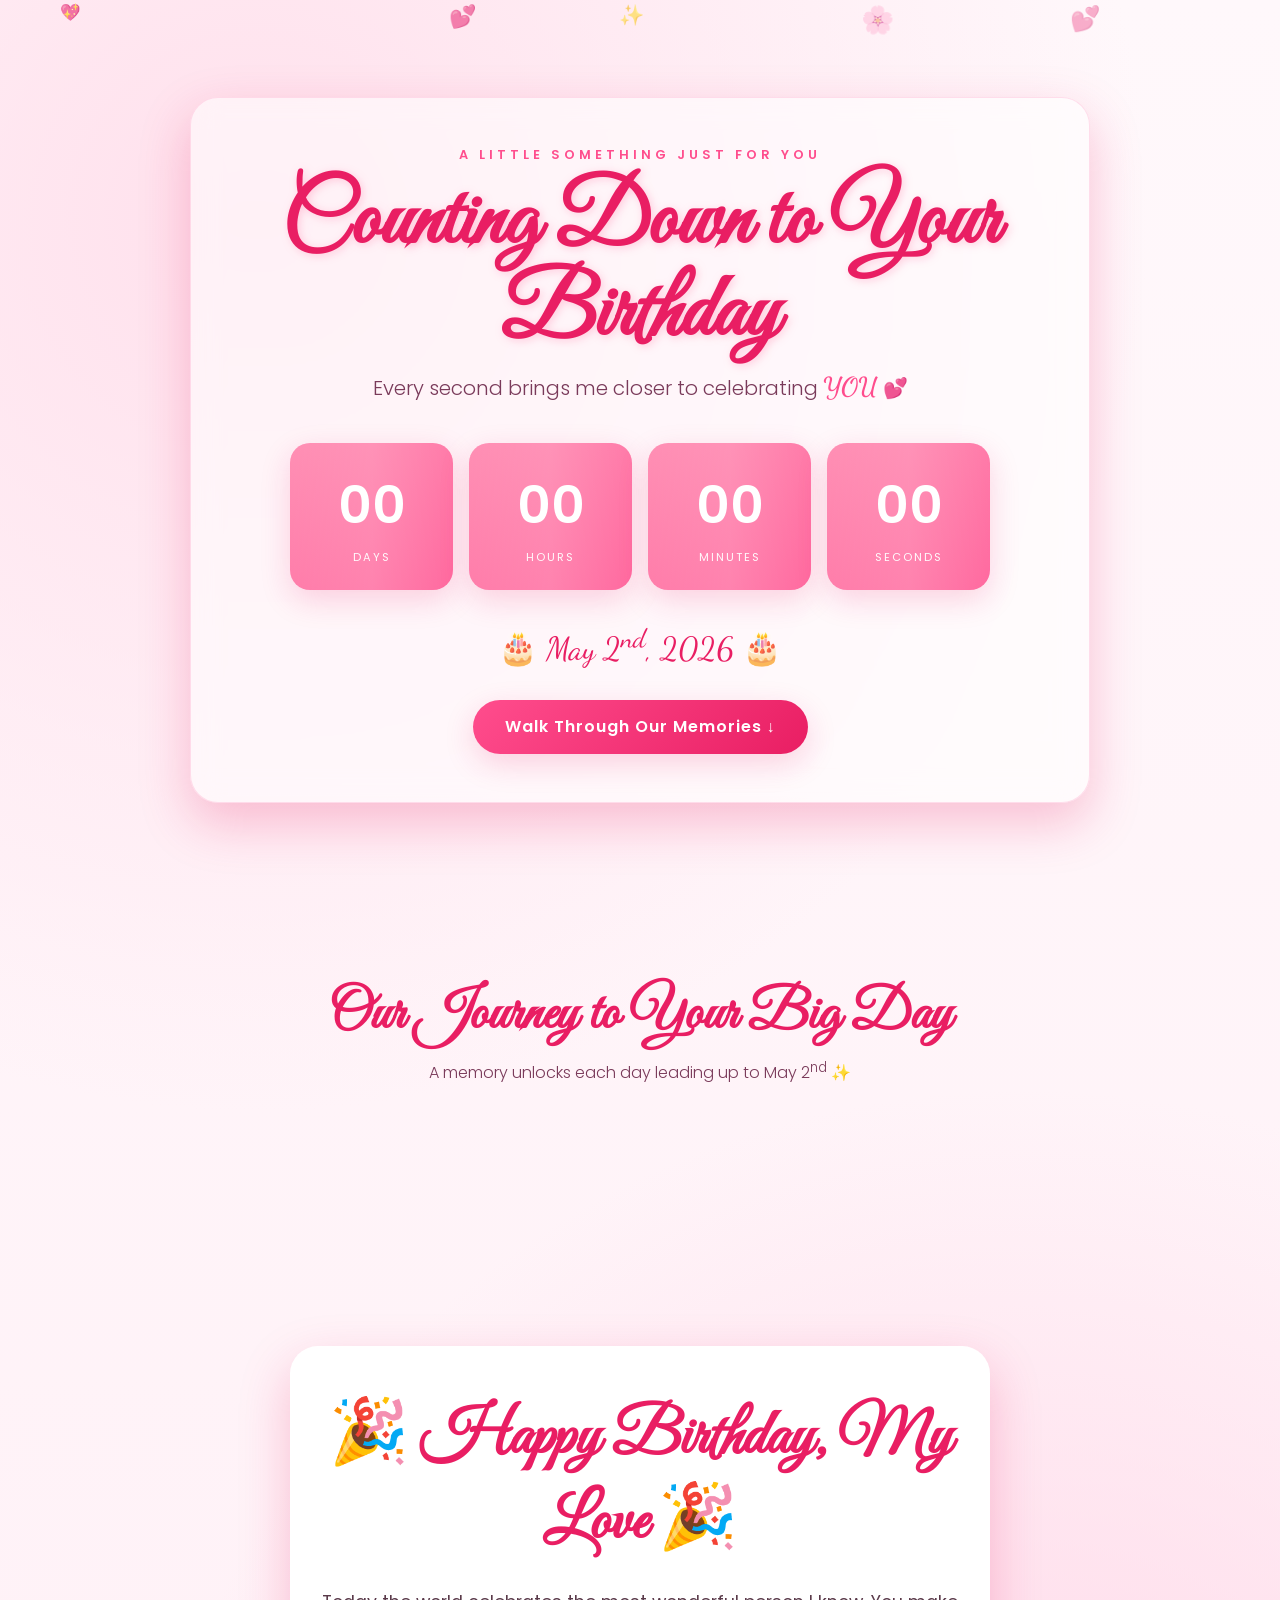
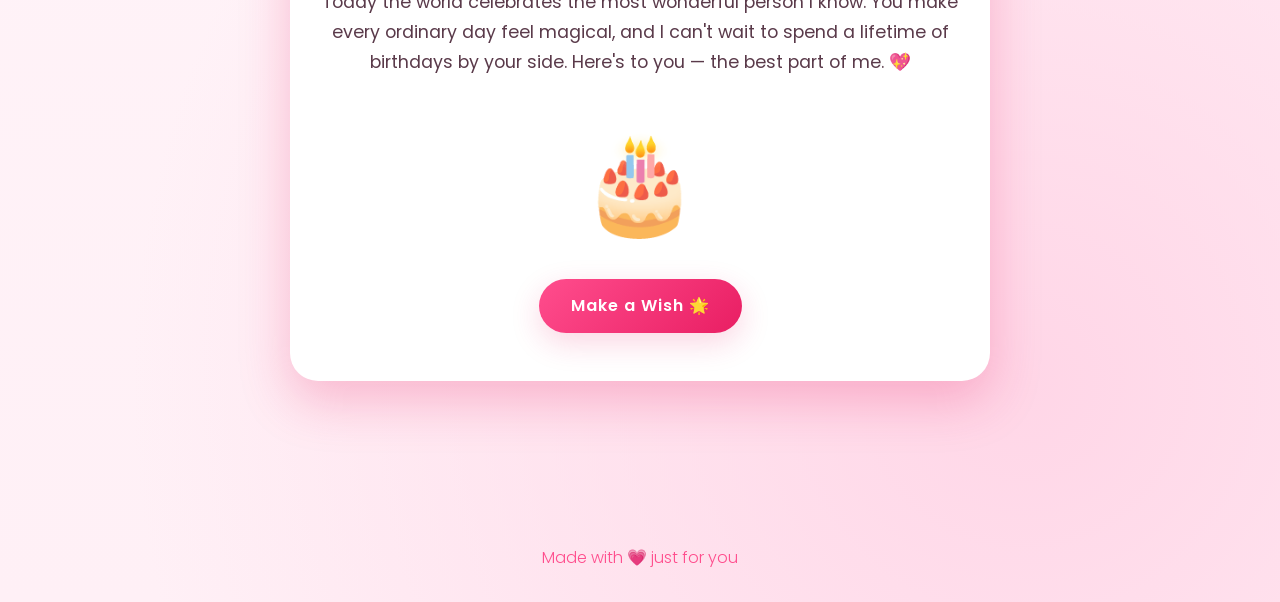
==== index.html @ 40f3c053 "Add files via upload Correct files in folder" ====
<!DOCTYPE html>
<html lang="en">
<head>
  <meta charset="UTF-8" />
  <meta name="viewport" content="width=device-width, initial-scale=1.0" />
  <title>Counting Down to Your Special Day 💖</title>
  <link href="https://fonts.googleapis.com/css2?family=Dancing+Script:wght@600;700&family=Poppins:wght@300;400;600&family=Great+Vibes&display=swap" rel="stylesheet">
  <link rel="stylesheet" href="styles.css" />
</head>
<body>
  <!-- Floating hearts background -->
  <div class="hearts-bg" id="heartsBg" aria-hidden="true"></div>

  <!-- Hero / Countdown Section -->
  <header class="hero" id="heroSection">
    <div class="hero-inner">
      <p class="eyebrow">A little something just for you</p>
      <h1 class="hero-title">Counting Down to Your Birthday</h1>
      <p class="hero-sub">Every second brings me closer to celebrating <span class="accent">YOU</span> 💕</p>

      <div class="countdown" id="countdown" role="timer" aria-live="polite">
        <div class="time-box"><span id="days">00</span><label>Days</label></div>
        <div class="time-box"><span id="hours">00</span><label>Hours</label></div>
        <div class="time-box"><span id="minutes">00</span><label>Minutes</label></div>
        <div class="time-box"><span id="seconds">00</span><label>Seconds</label></div>
      </div>

      <p class="target-date">🎂 May 2<sup>nd</sup>, 2026 🎂</p>

      <a href="#timeline" class="cta">Walk Through Our Memories ↓</a>
    </div>
  </header>

  <!-- Memory Timeline Section -->
  <section class="timeline-section" id="timeline">
    <h2 class="section-title">Our Journey to Your Big Day</h2>
    <p class="section-sub">A memory unlocks each day leading up to May 2<sup>nd</sup> ✨</p>
    <div class="timeline" id="timelineContainer"></div>
  </section>

  <!-- Birthday Reveal (shows when countdown hits 0) -->
  <section class="reveal hidden" id="revealSection">
    <div class="reveal-card">
      <h2 class="reveal-title">🎉 Happy Birthday, My Love 🎉</h2>
      <p class="reveal-message">
        Today the world celebrates the most wonderful person I know.
        You make every ordinary day feel magical, and I can't wait to spend
        a lifetime of birthdays by your side. Here's to you — the best part of me. 💖
      </p>
      <div class="cake">🎂</div>
      <button class="cta" id="celebrateBtn">Make a Wish 🌟</button>
    </div>
  </section>

  <footer class="footer">
    <p>Made with 💗 just for you</p>
  </footer>

  <!-- Confetti canvas -->
  <canvas id="confettiCanvas"></canvas>

  <script src="memories.js"></script>
  <script src="script.js"></script>
</body>
</html>
---- styles.css ----
/* ============================================
   Birthday Countdown — Romantic Pink Theme
   ============================================ */

:root {
  --pink-50:  #fff0f6;
  --pink-100: #ffe0ec;
  --pink-200: #ffc2d9;
  --pink-300: #ff9ec0;
  --pink-400: #ff7aa6;
  --pink-500: #ff4d8d;
  --rose:     #e91e63;
  --blush:    #ffd6e7;
  --cream:    #fff8fb;
  --gold:     #ffd700;
  --plum:     #5a1a3b;
  --shadow:   0 10px 30px rgba(233, 30, 99, 0.18);
  --shadow-lg:0 20px 50px rgba(233, 30, 99, 0.25);
}

* { box-sizing: border-box; margin: 0; padding: 0; }

html { scroll-behavior: smooth; }

body {
  font-family: 'Poppins', sans-serif;
  background:
    radial-gradient(circle at 20% 10%, var(--pink-100) 0%, transparent 40%),
    radial-gradient(circle at 80% 90%, var(--blush) 0%, transparent 40%),
    linear-gradient(180deg, var(--cream) 0%, var(--pink-50) 100%);
  color: var(--plum);
  min-height: 100vh;
  overflow-x: hidden;
}

/* -------- Floating Hearts Background -------- */
.hearts-bg {
  position: fixed;
  inset: 0;
  pointer-events: none;
  z-index: 0;
  overflow: hidden;
}
.heart {
  position: absolute;
  font-size: 1.5rem;
  opacity: 0.6;
  animation: floatUp linear infinite;
  user-select: none;
}
@keyframes floatUp {
  0%   { transform: translateY(100vh) rotate(0deg); opacity: 0; }
  10%  { opacity: 0.7; }
  90%  { opacity: 0.7; }
  100% { transform: translateY(-15vh) rotate(360deg); opacity: 0; }
}

/* -------- Hero / Countdown -------- */
.hero {
  position: relative;
  min-height: 100vh;
  display: grid;
  place-items: center;
  text-align: center;
  padding: 2rem 1.5rem;
  z-index: 1;
}
.hero-inner {
  max-width: 900px;
  width: 100%;
  background: rgba(255, 255, 255, 0.55);
  backdrop-filter: blur(14px);
  -webkit-backdrop-filter: blur(14px);
  border: 1px solid rgba(255, 192, 217, 0.5);
  border-radius: 28px;
  padding: 3rem 2rem;
  box-shadow: var(--shadow-lg);
  animation: fadeUp 1s ease;
}
@keyframes fadeUp {
  from { opacity: 0; transform: translateY(30px); }
  to   { opacity: 1; transform: translateY(0); }
}

.eyebrow {
  letter-spacing: 4px;
  text-transform: uppercase;
  font-size: 0.8rem;
  color: var(--pink-500);
  font-weight: 600;
  margin-bottom: 0.8rem;
}

.hero-title {
  font-family: 'Great Vibes', cursive;
  font-size: clamp(2.8rem, 7vw, 5.5rem);
  color: var(--rose);
  text-shadow: 2px 2px 8px rgba(255, 122, 166, 0.35);
  line-height: 1.05;
  margin-bottom: 0.6rem;
}

.hero-sub {
  font-size: clamp(1rem, 2vw, 1.25rem);
  color: #7a3a5a;
  margin-bottom: 2.5rem;
  font-weight: 300;
}
.accent {
  font-family: 'Dancing Script', cursive;
  color: var(--pink-500);
  font-weight: 700;
  font-size: 1.3em;
}

/* Countdown boxes */
.countdown {
  display: grid;
  grid-template-columns: repeat(4, 1fr);
  gap: 1rem;
  max-width: 700px;
  margin: 0 auto 2rem;
}
.time-box {
  background: linear-gradient(135deg, var(--pink-400), var(--pink-500));
  color: white;
  border-radius: 20px;
  padding: 1.5rem 0.5rem;
  box-shadow: var(--shadow);
  position: relative;
  overflow: hidden;
  transition: transform 0.3s ease;
}
.time-box::before {
  content: '';
  position: absolute;
  top: -50%; left: -50%;
  width: 200%; height: 200%;
  background: linear-gradient(45deg, transparent, rgba(255,255,255,0.25), transparent);
  transform: rotate(45deg);
  animation: shine 4s infinite;
}
@keyframes shine {
  0%   { transform: translate(-100%, -100%) rotate(45deg); }
  100% { transform: translate(100%, 100%) rotate(45deg); }
}
.time-box:hover { transform: translateY(-6px) scale(1.03); }
.time-box span {
  display: block;
  font-size: clamp(2rem, 5vw, 3.2rem);
  font-weight: 600;
  font-variant-numeric: tabular-nums;
  position: relative;
  z-index: 1;
}
.time-box label {
  display: block;
  text-transform: uppercase;
  letter-spacing: 2px;
  font-size: 0.7rem;
  opacity: 0.95;
  margin-top: 0.3rem;
  position: relative;
  z-index: 1;
}

.target-date {
  font-family: 'Dancing Script', cursive;
  font-size: clamp(1.5rem, 3vw, 2rem);
  color: var(--rose);
  margin-bottom: 2rem;
}

.cta {
  display: inline-block;
  background: linear-gradient(135deg, var(--pink-500), var(--rose));
  color: white;
  padding: 0.9rem 2rem;
  border-radius: 50px;
  text-decoration: none;
  font-weight: 600;
  letter-spacing: 1px;
  border: none;
  cursor: pointer;
  font-size: 1rem;
  font-family: inherit;
  box-shadow: var(--shadow);
  transition: transform 0.3s, box-shadow 0.3s;
}
.cta:hover {
  transform: translateY(-3px);
  box-shadow: var(--shadow-lg);
}

/* -------- Timeline -------- */
.timeline-section {
  padding: 5rem 1.5rem;
  position: relative;
  z-index: 1;
}
.section-title {
  font-family: 'Great Vibes', cursive;
  font-size: clamp(2.2rem, 5vw, 3.5rem);
  text-align: center;
  color: var(--rose);
  margin-bottom: 0.5rem;
}
.section-sub {
  text-align: center;
  color: #7a3a5a;
  margin-bottom: 3rem;
  font-weight: 300;
}

.timeline {
  position: relative;
  max-width: 1000px;
  margin: 0 auto;
}
.timeline::before {
  content: '';
  position: absolute;
  left: 50%;
  top: 0; bottom: 0;
  width: 3px;
  background: linear-gradient(180deg, var(--pink-300), var(--pink-500), var(--pink-300));
  transform: translateX(-50%);
  border-radius: 3px;
}

.memory-card {
  position: relative;
  width: 45%;
  background: white;
  border-radius: 20px;
  padding: 1.5rem;
  margin-bottom: 2.5rem;
  box-shadow: var(--shadow);
  opacity: 0;
  transform: translateY(40px);
  transition: opacity 0.8s ease, transform 0.8s ease;
}
.memory-card.visible { opacity: 1; transform: translateY(0); }
.memory-card.left  { margin-right: auto; }
.memory-card.right { margin-left: auto; }

.memory-card::after {
  content: '💗';
  position: absolute;
  top: 1.5rem;
  width: 36px; height: 36px;
  background: white;
  border: 3px solid var(--pink-500);
  border-radius: 50%;
  display: grid;
  place-items: center;
  font-size: 0.9rem;
  box-shadow: var(--shadow);
}
.memory-card.left::after  { right: -57px; }
.memory-card.right::after { left:  -57px; }

.memory-card.locked {
  background: linear-gradient(135deg, #fdf2f7, #fce4ec);
  filter: grayscale(0.2);
}
.memory-card.locked .memory-img,
.memory-card.locked .memory-title,
.memory-card.locked .memory-text { visibility: hidden; }
.memory-card.locked::before {
  content: '🔒 Unlocks ' attr(data-unlock);
  position: absolute;
  inset: 0;
  display: grid;
  place-items: center;
  background: rgba(255, 240, 246, 0.85);
  border-radius: 20px;
  font-weight: 600;
  color: var(--rose);
  font-size: 0.95rem;
  z-index: 2;
}

.memory-date {
  display: inline-block;
  background: linear-gradient(135deg, var(--pink-400), var(--pink-500));
  color: white;
  padding: 0.3rem 0.9rem;
  border-radius: 50px;
  font-size: 0.8rem;
  font-weight: 600;
  letter-spacing: 1px;
  margin-bottom: 0.8rem;
}
.memory-img {
  width: 100%;
  aspect-ratio: 4 / 3;
  object-fit: cover;
  border-radius: 14px;
  margin-bottom: 1rem;
  background: linear-gradient(135deg, var(--pink-100), var(--pink-200));
}
.memory-title {
  font-family: 'Dancing Script', cursive;
  font-size: 1.6rem;
  color: var(--rose);
  margin-bottom: 0.4rem;
}
.memory-text {
  color: #5a3a4a;
  line-height: 1.6;
  font-size: 0.95rem;
}

/* -------- Birthday Reveal -------- */
.reveal {
  min-height: 100vh;
  display: grid;
  place-items: center;
  padding: 3rem 1.5rem;
  position: relative;
  z-index: 2;
}
.reveal.hidden { display: none; }
.reveal-card {
  background: white;
  border-radius: 28px;
  padding: 3rem 2rem;
  max-width: 700px;
  text-align: center;
  box-shadow: var(--shadow-lg);
  animation: pop 0.8s ease;
}
@keyframes pop {
  0%   { transform: scale(0.7); opacity: 0; }
  60%  { transform: scale(1.05); }
  100% { transform: scale(1); opacity: 1; }
}
.reveal-title {
  font-family: 'Great Vibes', cursive;
  font-size: clamp(2.5rem, 6vw, 4rem);
  color: var(--rose);
  margin-bottom: 1.5rem;
}
.reveal-message {
  font-size: 1.1rem;
  color: #5a3a4a;
  line-height: 1.7;
  margin-bottom: 2rem;
}
.cake {
  font-size: 6rem;
  margin: 1rem 0 1.5rem;
  animation: bounce 2s infinite;
}
@keyframes bounce {
  0%, 100% { transform: translateY(0); }
  50%      { transform: translateY(-15px); }
}

/* -------- Footer -------- */
.footer {
  text-align: center;
  padding: 2rem;
  color: var(--pink-500);
  font-weight: 300;
  position: relative;
  z-index: 1;
}

/* -------- Confetti Canvas -------- */
#confettiCanvas {
  position: fixed;
  inset: 0;
  pointer-events: none;
  z-index: 999;
}

/* -------- Responsive -------- */
@media (max-width: 720px) {
  .countdown { grid-template-columns: repeat(2, 1fr); }
  .hero-inner { padding: 2rem 1.2rem; }

  .timeline::before { left: 20px; }
  .memory-card,
  .memory-card.left,
  .memory-card.right {
    width: calc(100% - 50px);
    margin-left: 50px;
    margin-right: 0;
  }
  .memory-card.left::after,
  .memory-card.right::after { left: -42px; right: auto; }
}
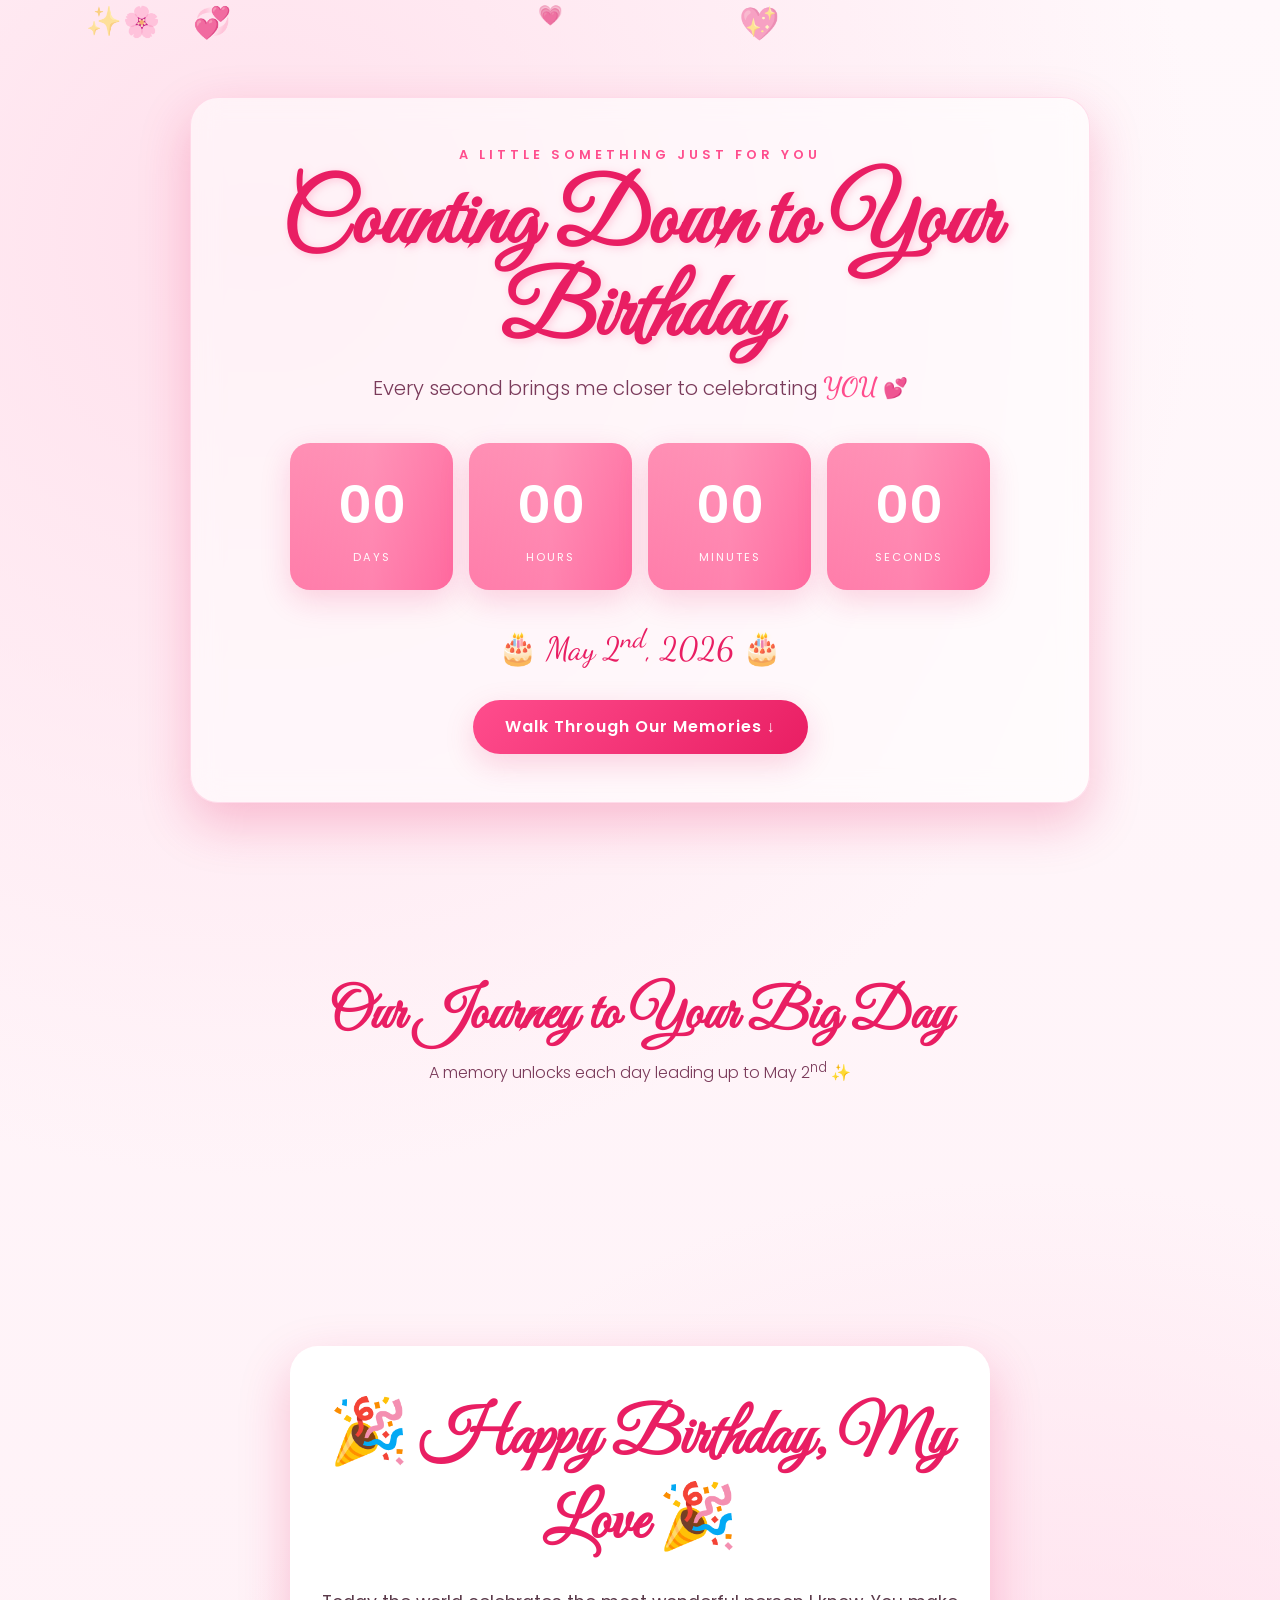
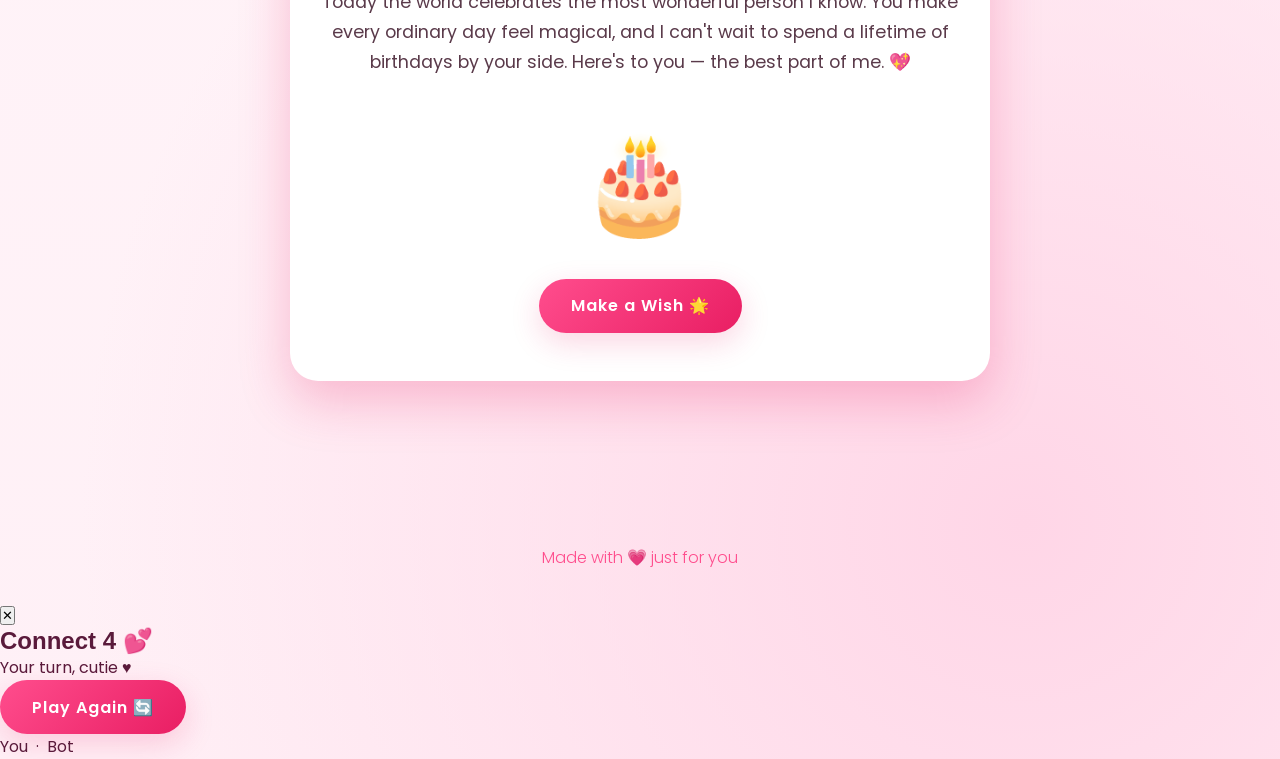
==== commit 9b73f223: "Add Connect 4 game modal to index.html" ====
--- a/index.html
+++ b/index.html
@@ -59,6 +59,23 @@
   <!-- Confetti canvas -->
   <canvas id="confettiCanvas"></canvas>
 
+  <!-- Connect 4 Game Modal -->
+  <div class="c4-modal hidden" id="c4Modal" role="dialog" aria-modal="true" aria-labelledby="c4Title">
+    <div class="c4-dialog">
+      <button class="c4-close" id="c4Close" aria-label="Close game">✕</button>
+      <h2 class="c4-title" id="c4Title">Connect 4 💕</h2>
+      <p class="c4-status" id="c4Status">Your turn, cutie ♥</p>
+      <div class="c4-board" id="c4Board" aria-label="Connect 4 board"></div>
+      <div class="c4-controls">
+        <button class="cta c4-restart" id="c4Restart">Play Again 🔄</button>
+      </div>
+      <p class="c4-legend">
+        <span class="c4-dot c4-you"></span> You &nbsp;·&nbsp;
+        <span class="c4-dot c4-bot"></span> Bot
+      </p>
+    </div>
+  </div>
+
   <script src="memories.js"></script>
   <script src="script.js"></script>
 </body>
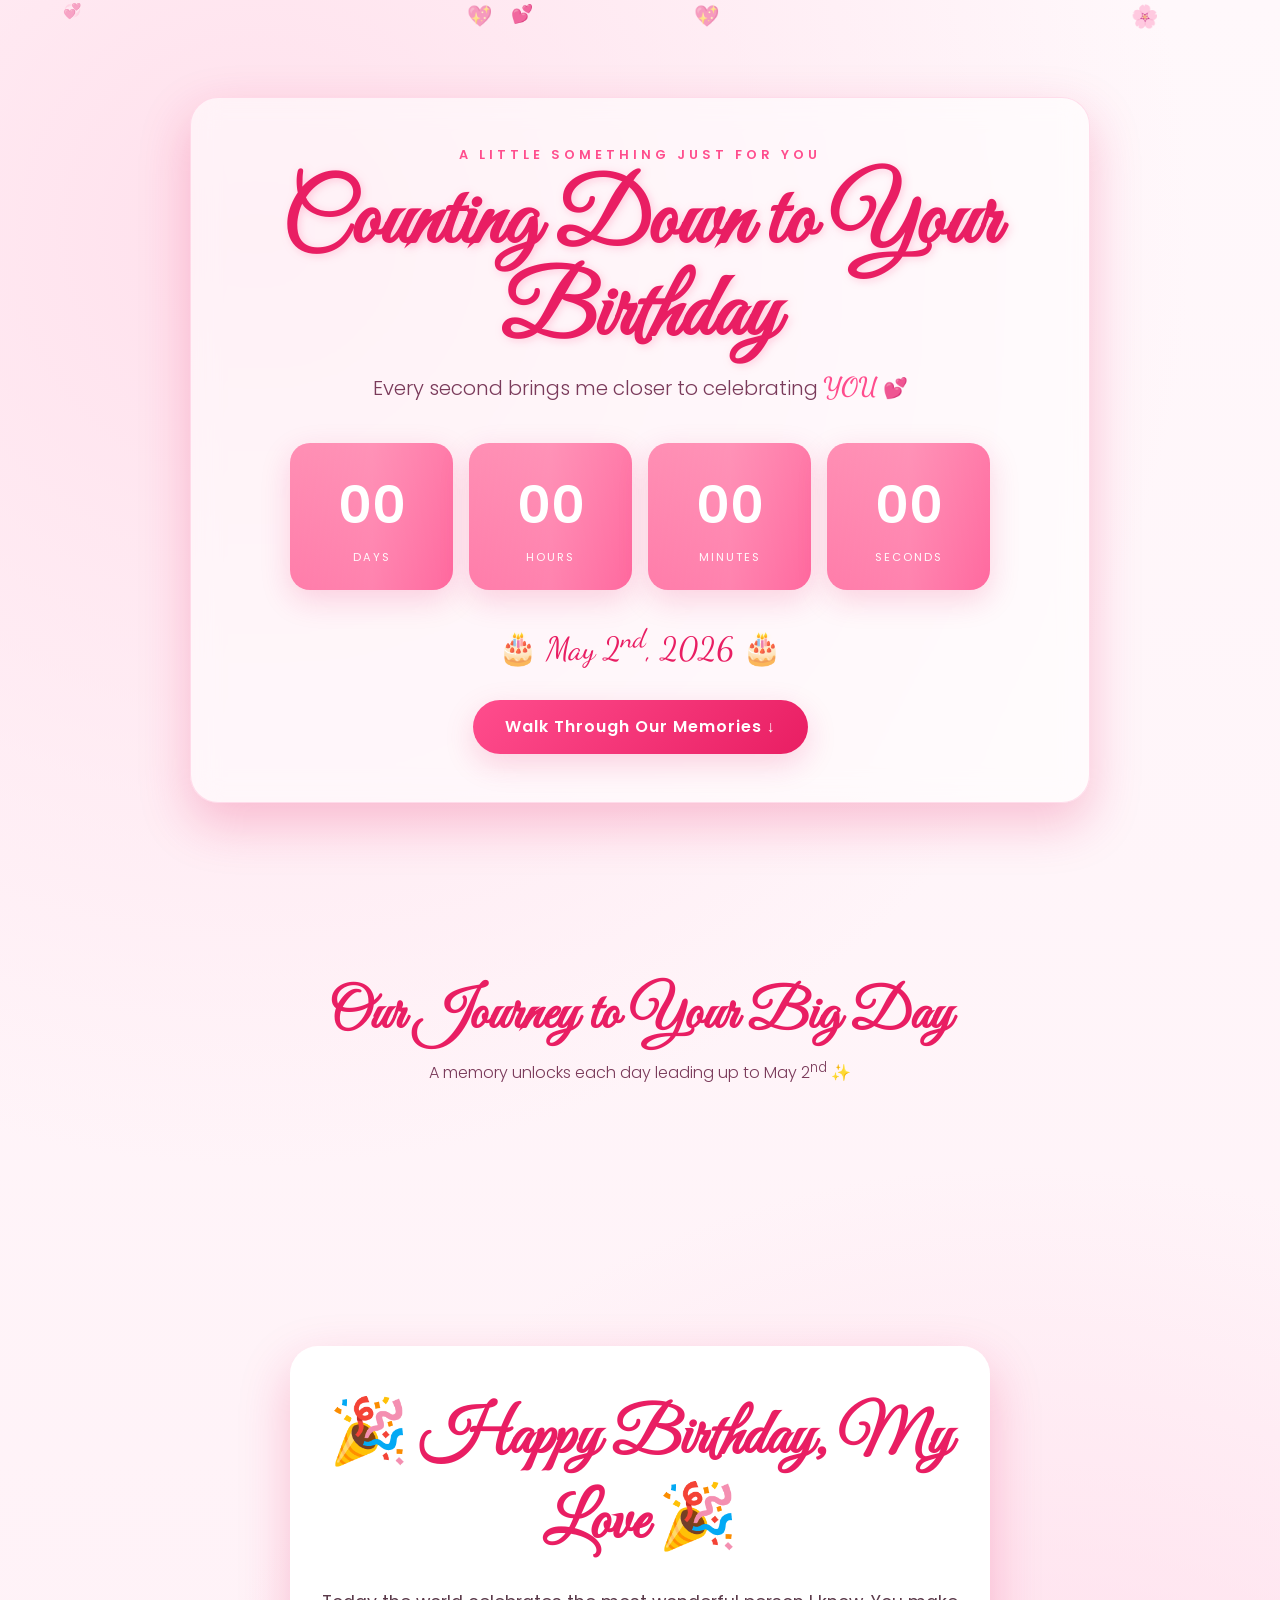
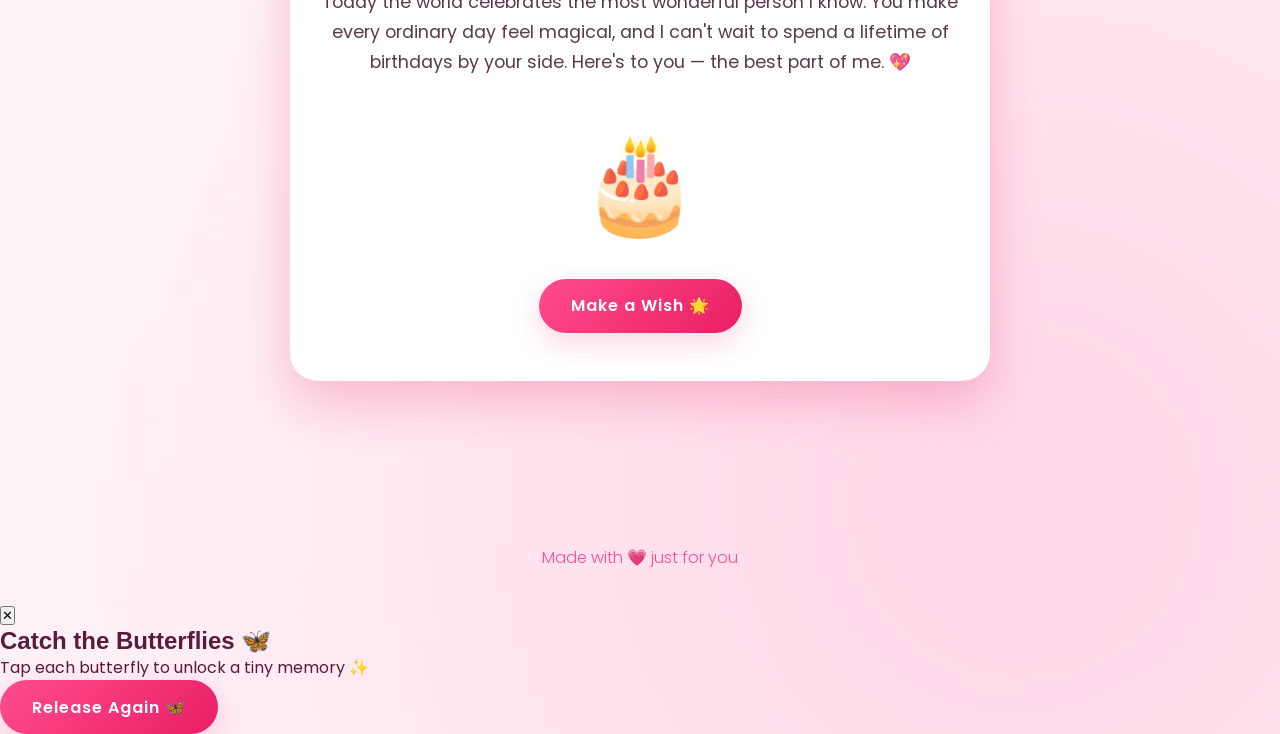
==== commit fed6458e: "levels" ====
--- a/index.html
+++ b/index.html
@@ -65,6 +65,12 @@
       <button class="c4-close" id="c4Close" aria-label="Close game">✕</button>
       <h2 class="c4-title" id="c4Title">Connect 4 💕</h2>
       <p class="c4-status" id="c4Status">Your turn, cutie ♥</p>
+      <div class="c4-difficulty" role="group" aria-label="Bot difficulty">
+        <span class="c4-diff-label">Bot level:</span>
+        <button type="button" class="c4-diff-btn" data-diff="easy">Easy 🌸</button>
+        <button type="button" class="c4-diff-btn active" data-diff="medium">Medium ⭐</button>
+        <button type="button" class="c4-diff-btn" data-diff="hard">Hard 🔥</button>
+      </div>
       <div class="c4-board" id="c4Board" aria-label="Connect 4 board"></div>
       <div class="c4-controls">
         <button class="cta c4-restart" id="c4Restart">Play Again 🔄</button>
@@ -76,6 +82,18 @@
     </div>
   </div>
 
+  <!-- Butterfly Catcher Modal (3rd memory) -->
+  <div class="bf-modal hidden" id="bfModal" role="dialog" aria-modal="true" aria-labelledby="bfTitle">
+    <div class="bf-dialog">
+      <button class="bf-close" id="bfClose" aria-label="Close">✕</button>
+      <h2 class="bf-title" id="bfTitle">Catch the Butterflies 🦋</h2>
+      <p class="bf-status" id="bfStatus">Tap each butterfly to unlock a tiny memory ✨</p>
+      <div class="bf-stage" id="bfStage" aria-label="Butterfly catching area"></div>
+      <div class="bf-notes" id="bfNotes"></div>
+      <button class="cta bf-restart" id="bfRestart">Release Again 🦋</button>
+    </div>
+  </div>
+
   <script src="memories.js"></script>
   <script src="script.js"></script>
 </body>
--- a/styles.css
+++ b/styles.css
@@ -392,3 +392,166 @@
   .memory-card.left::after,
   .memory-card.right::after { left: -42px; right: auto; }
 }
+
+
+/* ============================================
+   Connect 4 Game
+   ============================================ */
+.memory-card .play-c4-btn {
+  display: inline-block;
+  margin-top: 0.8rem;
+  padding: 0.55rem 1.2rem;
+  border: none;
+  border-radius: 999px;
+  background: linear-gradient(135deg, var(--pink-400), var(--rose));
+  color: #fff;
+  font-family: 'Poppins', sans-serif;
+  font-weight: 600;
+  font-size: 0.95rem;
+  cursor: pointer;
+  box-shadow: var(--shadow);
+  transition: transform .2s ease, box-shadow .2s ease;
+}
+.memory-card .play-c4-btn:hover {
+  transform: translateY(-2px);
+  box-shadow: var(--shadow-lg);
+}
+
+.c4-modal {
+  position: fixed;
+  inset: 0;
+  background: rgba(90, 26, 59, 0.55);
+  backdrop-filter: blur(6px);
+  -webkit-backdrop-filter: blur(6px);
+  display: flex;
+  align-items: center;
+  justify-content: center;
+  z-index: 1000;
+  padding: 1rem;
+  animation: c4FadeIn .25s ease;
+}
+.c4-modal.hidden { display: none; }
+
+@keyframes c4FadeIn {
+  from { opacity: 0; }
+  to   { opacity: 1; }
+}
+
+.c4-dialog {
+  position: relative;
+  background: linear-gradient(180deg, var(--cream), var(--pink-50));
+  border-radius: 24px;
+  padding: 1.6rem 1.6rem 1.4rem;
+  width: min(440px, 100%);
+  box-shadow: var(--shadow-lg);
+  text-align: center;
+  border: 2px solid var(--pink-200);
+}
+
+.c4-close {
+  position: absolute;
+  top: 0.7rem;
+  right: 0.9rem;
+  background: transparent;
+  border: none;
+  font-size: 1.4rem;
+  color: var(--rose);
+  cursor: pointer;
+  line-height: 1;
+}
+
+.c4-title {
+  font-family: 'Dancing Script', cursive;
+  font-size: 2.2rem;
+  color: var(--rose);
+  margin-bottom: 0.2rem;
+}
+
+.c4-status {
+  font-size: 0.95rem;
+  color: var(--plum);
+  margin-bottom: 0.9rem;
+  min-height: 1.4em;
+  font-weight: 500;
+}
+
+.c4-board {
+  display: grid;
+  grid-template-columns: repeat(7, 1fr);
+  gap: 6px;
+  background: linear-gradient(135deg, var(--pink-300), var(--pink-500));
+  padding: 10px;
+  border-radius: 16px;
+  box-shadow: inset 0 4px 14px rgba(90, 26, 59, 0.25), var(--shadow);
+  margin: 0 auto 1rem;
+  max-width: 100%;
+}
+
+.c4-cell {
+  aspect-ratio: 1 / 1;
+  background: var(--cream);
+  border-radius: 50%;
+  border: none;
+  cursor: pointer;
+  position: relative;
+  transition: transform .15s ease, background .15s ease;
+  box-shadow: inset 0 2px 4px rgba(0,0,0,0.15);
+}
+.c4-cell:hover:not(:disabled) {
+  background: var(--pink-100);
+}
+.c4-cell:disabled { cursor: not-allowed; }
+
+.c4-cell.you {
+  background: radial-gradient(circle at 30% 30%, #ff9ec0, var(--rose));
+  box-shadow: inset 0 -3px 6px rgba(0,0,0,0.25), 0 2px 4px rgba(233,30,99,0.4);
+  animation: c4Drop .35s cubic-bezier(.34,1.56,.64,1);
+}
+.c4-cell.bot {
+  background: radial-gradient(circle at 30% 30%, #fff3a8, var(--gold));
+  box-shadow: inset 0 -3px 6px rgba(0,0,0,0.25), 0 2px 4px rgba(218,165,32,0.5);
+  animation: c4Drop .35s cubic-bezier(.34,1.56,.64,1);
+}
+.c4-cell.win {
+  outline: 3px solid #fff;
+  outline-offset: -2px;
+  animation: c4Win 0.9s ease infinite alternate;
+}
+@keyframes c4Drop {
+  from { transform: translateY(-300%); }
+  to   { transform: translateY(0); }
+}
+@keyframes c4Win {
+  from { transform: scale(1); filter: brightness(1); }
+  to   { transform: scale(1.08); filter: brightness(1.25); }
+}
+
+.c4-controls { margin-top: 0.4rem; }
+.c4-restart {
+  padding: 0.55rem 1.4rem;
+  font-size: 0.95rem;
+}
+
+.c4-legend {
+  margin-top: 0.9rem;
+  font-size: 0.85rem;
+  color: var(--plum);
+  display: flex;
+  justify-content: center;
+  align-items: center;
+  gap: 0.3rem;
+}
+.c4-dot {
+  display: inline-block;
+  width: 14px; height: 14px;
+  border-radius: 50%;
+  vertical-align: middle;
+}
+.c4-dot.c4-you { background: radial-gradient(circle at 30% 30%, #ff9ec0, var(--rose)); }
+.c4-dot.c4-bot { background: radial-gradient(circle at 30% 30%, #fff3a8, var(--gold)); }
+
+@media (max-width: 480px) {
+  .c4-dialog { padding: 1.2rem 0.9rem 1rem; }
+  .c4-title { font-size: 1.8rem; }
+  .c4-board { gap: 4px; padding: 7px; }
+}
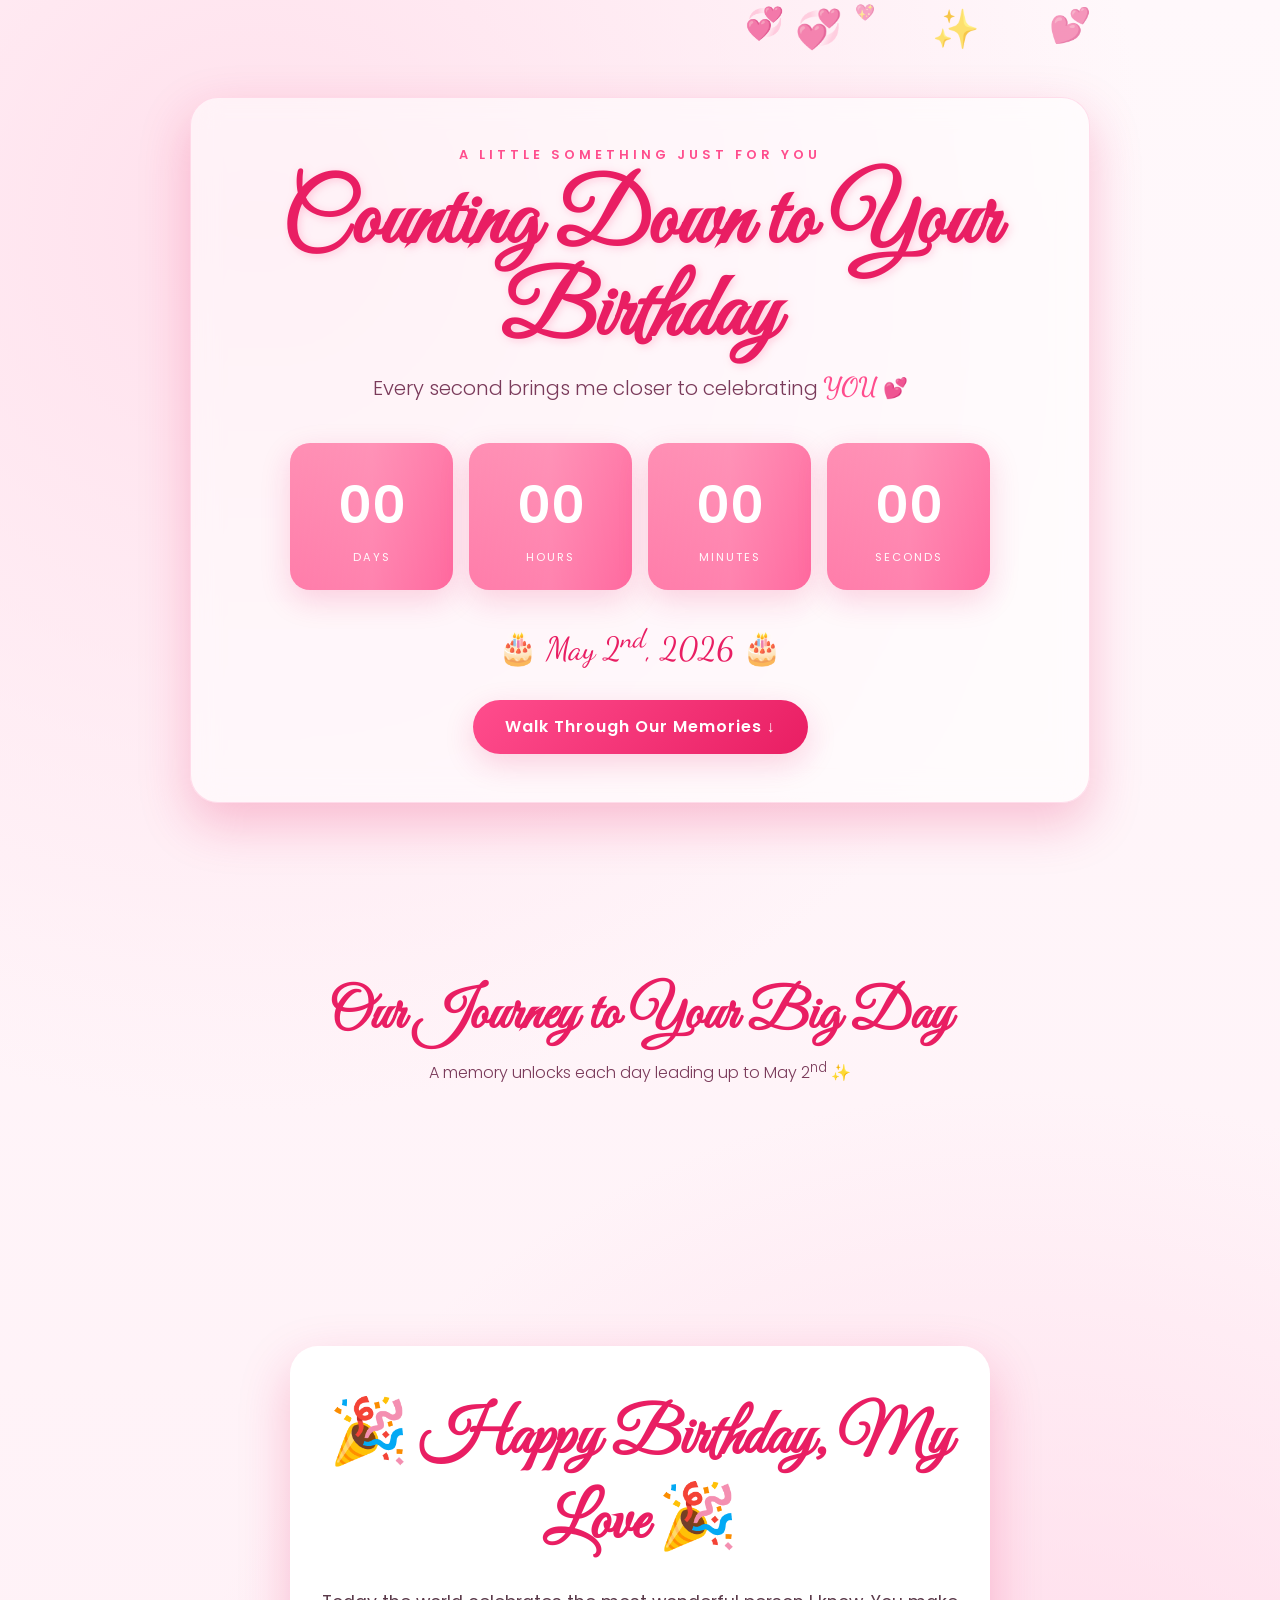
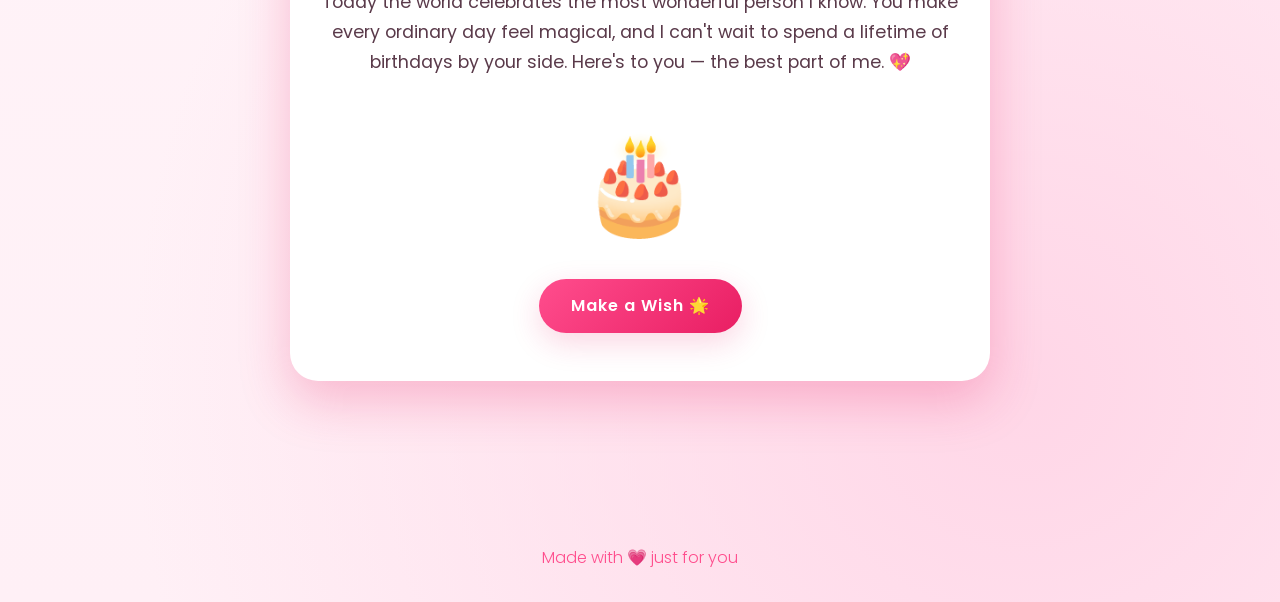
==== commit 8daf1357: "Fix HTML formatting and structure" ====
--- a/index.html
+++ b/index.html
@@ -82,17 +82,8 @@
     </div>
   </div>
 
-  <!-- Butterfly Catcher Modal (3rd memory) -->
-  <div class="bf-modal hidden" id="bfModal" role="dialog" aria-modal="true" aria-labelledby="bfTitle">
-    <div class="bf-dialog">
-      <button class="bf-close" id="bfClose" aria-label="Close">✕</button>
-      <h2 class="bf-title" id="bfTitle">Catch the Butterflies 🦋</h2>
-      <p class="bf-status" id="bfStatus">Tap each butterfly to unlock a tiny memory ✨</p>
-      <div class="bf-stage" id="bfStage" aria-label="Butterfly catching area"></div>
-      <div class="bf-notes" id="bfNotes"></div>
-      <button class="cta bf-restart" id="bfRestart">Release Again 🦋</button>
-    </div>
-  </div>
+  <!-- Flying creatures layer (3rd memory release) -->
+  <div class="fly-layer" id="flyLayer" aria-hidden="true"></div>
 
   <script src="memories.js"></script>
   <script src="script.js"></script>
--- a/styles.css
+++ b/styles.css
@@ -532,6 +532,38 @@
   font-size: 0.95rem;
 }
 
+.c4-difficulty {
+  display: flex;
+  flex-wrap: wrap;
+  justify-content: center;
+  align-items: center;
+  gap: 0.4rem;
+  margin: 0.2rem 0 0.8rem;
+}
+.c4-diff-label {
+  font-size: 0.85rem;
+  color: var(--plum);
+  margin-right: 0.2rem;
+}
+.c4-diff-btn {
+  border: 2px solid var(--rose);
+  background: #fff;
+  color: var(--rose);
+  border-radius: 999px;
+  padding: 0.32rem 0.85rem;
+  font-size: 0.85rem;
+  font-weight: 600;
+  cursor: pointer;
+  transition: transform 0.15s ease, background 0.15s ease, color 0.15s ease, box-shadow 0.15s ease;
+}
+.c4-diff-btn:hover { transform: translateY(-1px); }
+.c4-diff-btn.active {
+  background: linear-gradient(135deg, var(--rose), #ff9ec0);
+  color: #fff;
+  border-color: transparent;
+  box-shadow: 0 4px 12px rgba(255, 122, 166, 0.4);
+}
+
 .c4-legend {
   margin-top: 0.9rem;
   font-size: 0.85rem;
@@ -555,3 +587,126 @@
   .c4-title { font-size: 1.8rem; }
   .c4-board { gap: 4px; padding: 7px; }
 }
+
+
+/* ============================================
+   Butterfly Catcher (3rd memory)
+   ============================================ */
+.memory-card .play-bf-btn {
+  display: inline-block;
+  margin-top: 0.6rem;
+  margin-left: 0.5rem;
+  padding: 0.55rem 1.2rem;
+  border: none;
+  border-radius: 999px;
+  background: linear-gradient(135deg, #8bc472, #4a7a3a);
+  color: #fff;
+  font-family: 'Poppins', sans-serif;
+  font-weight: 600;
+  font-size: 0.95rem;
+  cursor: pointer;
+  box-shadow: var(--shadow);
+  transition: transform .2s ease, box-shadow .2s ease;
+}
+.memory-card .play-bf-btn:hover {
+  transform: translateY(-2px);
+  box-shadow: var(--shadow-lg);
+}
+
+.bf-modal {
+  position: fixed; inset: 0;
+  background: rgba(60, 90, 50, 0.55);
+  backdrop-filter: blur(6px);
+  -webkit-backdrop-filter: blur(6px);
+  display: flex; align-items: center; justify-content: center;
+  z-index: 1000; padding: 1rem;
+  animation: c4FadeIn .25s ease;
+}
+.bf-modal.hidden { display: none; }
+
+.bf-dialog {
+  position: relative;
+  background: linear-gradient(180deg, #f6fff1, #e8f7e0);
+  border-radius: 24px;
+  padding: 1.6rem 1.6rem 1.4rem;
+  width: min(560px, 100%);
+  box-shadow: var(--shadow-lg);
+  text-align: center;
+  border: 2px solid #c8e6b8;
+}
+
+.bf-close {
+  position: absolute; top: 0.7rem; right: 0.9rem;
+  background: transparent; border: none;
+  font-size: 1.4rem; color: #4a7a3a; cursor: pointer; line-height: 1;
+}
+
+.bf-title {
+  font-family: 'Dancing Script', cursive;
+  font-size: 2.2rem; color: #4a7a3a; margin-bottom: 0.2rem;
+}
+
+.bf-status {
+  font-size: 0.95rem; color: var(--plum);
+  margin-bottom: 0.9rem; font-weight: 500;
+  min-height: 1.4em;
+}
+
+.bf-stage {
+  position: relative;
+  width: 100%; height: 280px;
+  background:
+    radial-gradient(circle at 20% 80%, rgba(255,255,255,0.5), transparent 50%),
+    linear-gradient(180deg, #d8efc4 0%, #b8dca0 100%);
+  border-radius: 16px; overflow: hidden;
+  box-shadow: inset 0 4px 14px rgba(60,90,50,0.25);
+  margin-bottom: 0.9rem;
+}
+
+.bf-butterfly {
+  position: absolute;
+  font-size: 1.8rem;
+  cursor: pointer;
+  user-select: none;
+  transition: transform .2s ease;
+  filter: drop-shadow(0 2px 4px rgba(0,0,0,0.2));
+}
+.bf-butterfly:hover { transform: scale(1.25); }
+.bf-butterfly.caught {
+  pointer-events: none;
+  animation: bfPoof .5s forwards;
+}
+@keyframes bfPoof {
+  to { transform: scale(2.5) rotate(40deg); opacity: 0; }
+}
+
+.bf-notes {
+  min-height: 60px;
+  background: rgba(255,255,255,0.6);
+  border-radius: 12px;
+  padding: 0.6rem 0.8rem;
+  margin-bottom: 0.9rem;
+  text-align: left;
+  font-size: 0.9rem;
+  color: var(--plum);
+}
+.bf-notes p {
+  margin: 0.25rem 0;
+  animation: bfFadeIn .4s ease;
+}
+.bf-notes p::before { content: "?? "; }
+@keyframes bfFadeIn {
+  from { opacity: 0; transform: translateX(-8px); }
+  to   { opacity: 1; transform: translateX(0); }
+}
+
+.bf-restart {
+  padding: 0.55rem 1.4rem;
+  font-size: 0.95rem;
+}
+
+@media (max-width: 480px) {
+  .bf-dialog { padding: 1.2rem 0.9rem 1rem; }
+  .bf-title { font-size: 1.8rem; }
+  .bf-stage { height: 220px; }
+}
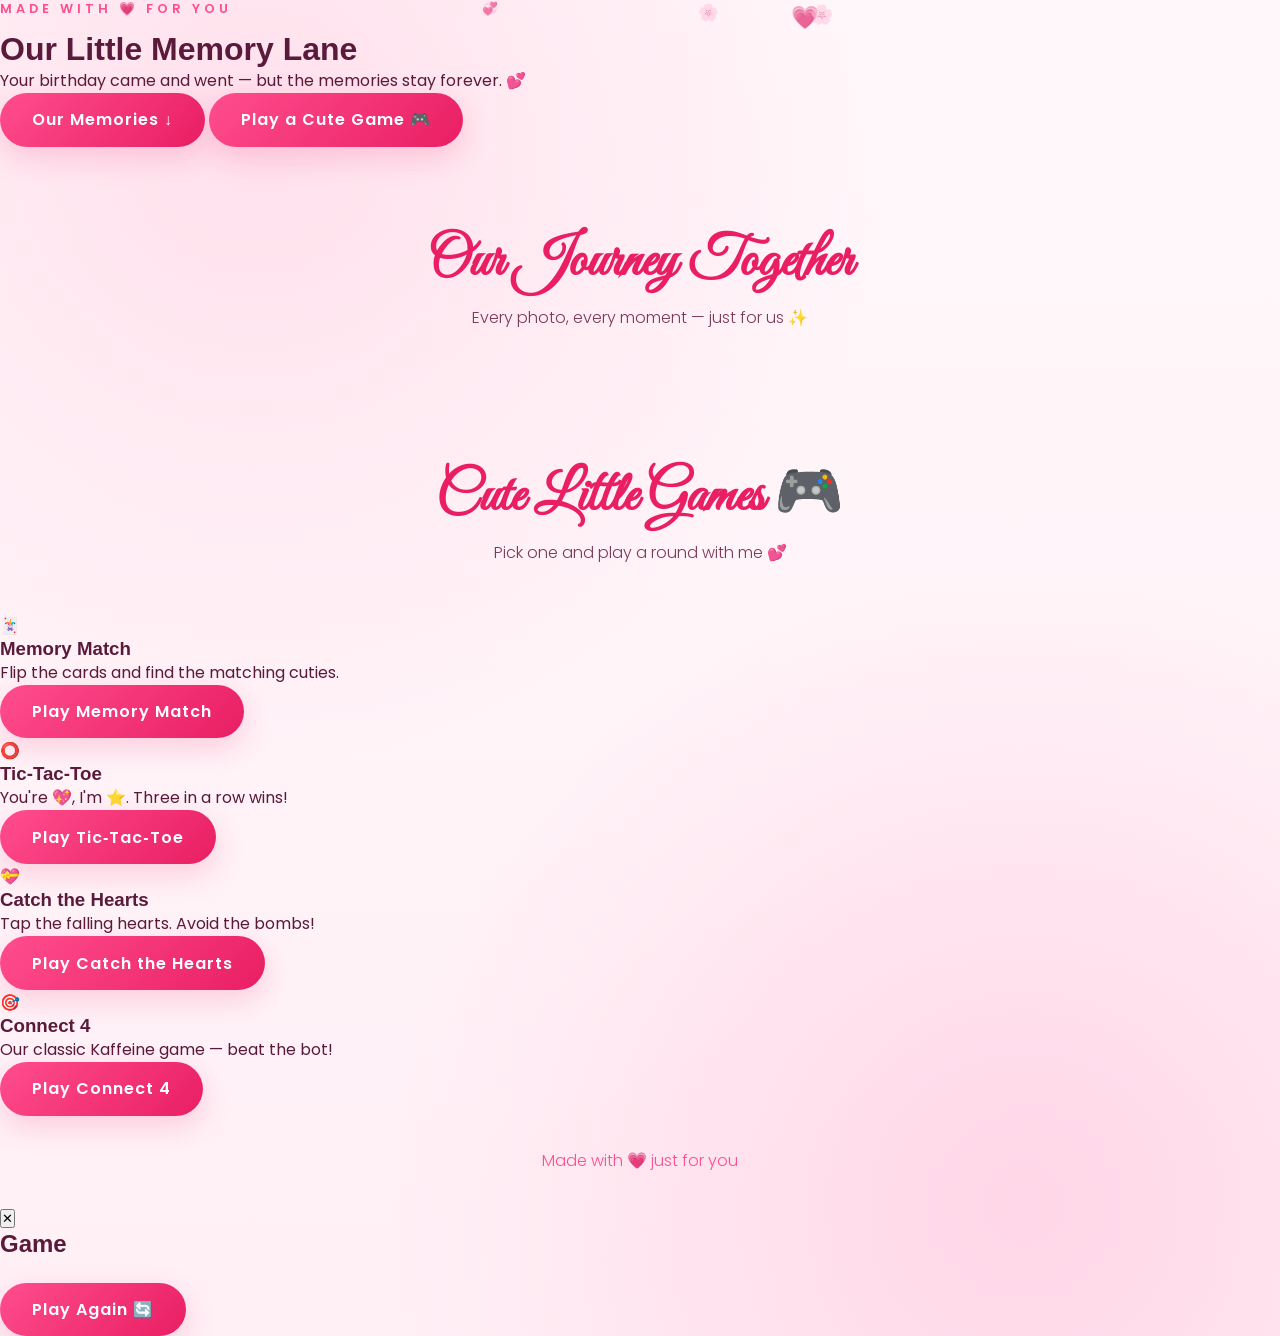
==== commit c1fbadce: "Update index.html for birthday memories page" ====
--- a/index.html
+++ b/index.html
@@ -3,7 +3,7 @@
 <head>
   <meta charset="UTF-8" />
   <meta name="viewport" content="width=device-width, initial-scale=1.0" />
-  <title>Counting Down to Your Special Day 💖</title>
+  <title>Our Memories 💖</title>
   <link href="https://fonts.googleapis.com/css2?family=Dancing+Script:wght@600;700&family=Poppins:wght@300;400;600&family=Great+Vibes&display=swap" rel="stylesheet">
   <link rel="stylesheet" href="styles.css" />
 </head>
@@ -11,46 +11,66 @@
   <!-- Floating hearts background -->
   <div class="hearts-bg" id="heartsBg" aria-hidden="true"></div>
 
-  <!-- Hero / Countdown Section -->
-  <header class="hero" id="heroSection">
-    <div class="hero-inner">
-      <p class="eyebrow">A little something just for you</p>
-      <h1 class="hero-title">Counting Down to Your Birthday</h1>
-      <p class="hero-sub">Every second brings me closer to celebrating <span class="accent">YOU</span> 💕</p>
-
-      <div class="countdown" id="countdown" role="timer" aria-live="polite">
-        <div class="time-box"><span id="days">00</span><label>Days</label></div>
-        <div class="time-box"><span id="hours">00</span><label>Hours</label></div>
-        <div class="time-box"><span id="minutes">00</span><label>Minutes</label></div>
-        <div class="time-box"><span id="seconds">00</span><label>Seconds</label></div>
+  <!-- Compact Intro Banner (birthday has passed — memories live on) -->
+  <header class="intro-banner" id="introBanner">
+    <div class="intro-inner">
+      <p class="eyebrow">Made with 💗 for you</p>
+      <h1 class="intro-title">Our Little Memory Lane</h1>
+      <p class="intro-sub">
+        Your birthday came and went — but the memories stay forever. 💕
+      </p>
+      <div class="intro-ctas">
+        <a href="#timeline" class="cta">Our Memories ↓</a>
+        <a href="#games" class="cta cta-ghost">Play a Cute Game 🎮</a>
       </div>
-
-      <p class="target-date">🎂 May 2<sup>nd</sup>, 2026 🎂</p>
-
-      <a href="#timeline" class="cta">Walk Through Our Memories ↓</a>
     </div>
   </header>
 
+  <!-- Hidden countdown elements kept for legacy script compatibility -->
+  <div class="countdown-stub" aria-hidden="true" hidden>
+    <span id="days">00</span><span id="hours">00</span><span id="minutes">00</span><span id="seconds">00</span>
+  </div>
+
   <!-- Memory Timeline Section -->
   <section class="timeline-section" id="timeline">
-    <h2 class="section-title">Our Journey to Your Big Day</h2>
-    <p class="section-sub">A memory unlocks each day leading up to May 2<sup>nd</sup> ✨</p>
+    <h2 class="section-title">Our Journey Together</h2>
+    <p class="section-sub">Every photo, every moment — just for us ✨</p>
     <div class="timeline" id="timelineContainer"></div>
   </section>
 
-  <!-- Birthday Reveal (shows when countdown hits 0) -->
-  <section class="reveal hidden" id="revealSection">
-    <div class="reveal-card">
-      <h2 class="reveal-title">🎉 Happy Birthday, My Love 🎉</h2>
-      <p class="reveal-message">
-        Today the world celebrates the most wonderful person I know.
-        You make every ordinary day feel magical, and I can't wait to spend
-        a lifetime of birthdays by your side. Here's to you — the best part of me. 💖
-      </p>
-      <div class="cake">🎂</div>
-      <button class="cta" id="celebrateBtn">Make a Wish 🌟</button>
+  <!-- Cute Little Games Section -->
+  <section class="games-section" id="games">
+    <h2 class="section-title">Cute Little Games 🎮</h2>
+    <p class="section-sub">Pick one and play a round with me 💕</p>
+    <div class="games-grid">
+      <article class="game-card">
+        <div class="game-emoji">🃏</div>
+        <h3 class="game-title">Memory Match</h3>
+        <p class="game-desc">Flip the cards and find the matching cuties.</p>
+        <button type="button" class="cta" data-game-open="memory">Play Memory Match</button>
+      </article>
+      <article class="game-card">
+        <div class="game-emoji">⭕</div>
+        <h3 class="game-title">Tic‑Tac‑Toe</h3>
+        <p class="game-desc">You're 💖, I'm ⭐. Three in a row wins!</p>
+        <button type="button" class="cta" data-game-open="ttt">Play Tic‑Tac‑Toe</button>
+      </article>
+      <article class="game-card">
+        <div class="game-emoji">💝</div>
+        <h3 class="game-title">Catch the Hearts</h3>
+        <p class="game-desc">Tap the falling hearts. Avoid the bombs!</p>
+        <button type="button" class="cta" data-game-open="catch">Play Catch the Hearts</button>
+      </article>
+      <article class="game-card">
+        <div class="game-emoji">🎯</div>
+        <h3 class="game-title">Connect 4</h3>
+        <p class="game-desc">Our classic Kaffeine game — beat the bot!</p>
+        <button type="button" class="cta" data-c4-open>Play Connect 4</button>
+      </article>
     </div>
   </section>
+
+  <!-- Sweet message + wish button (birthday has passed) -->
 
   <footer class="footer">
     <p>Made with 💗 just for you</p>
@@ -85,7 +105,21 @@
   <!-- Flying creatures layer (3rd memory release) -->
   <div class="fly-layer" id="flyLayer" aria-hidden="true"></div>
 
+  <!-- Generic Game Modal (Memory Match / Tic-Tac-Toe / Catch the Hearts) -->
+  <div class="game-modal hidden" id="gameModal" role="dialog" aria-modal="true" aria-labelledby="gameTitle">
+    <div class="game-dialog">
+      <button class="game-close" id="gameClose" aria-label="Close game">✕</button>
+      <h2 class="game-modal-title" id="gameTitle">Game</h2>
+      <p class="game-status" id="gameStatus">&nbsp;</p>
+      <div class="game-body" id="gameBody"></div>
+      <div class="game-controls">
+        <button type="button" class="cta" id="gameRestart">Play Again 🔄</button>
+      </div>
+    </div>
+  </div>
+
   <script src="memories.js"></script>
   <script src="script.js"></script>
+  <script src="games.js"></script>
 </body>
 </html>
--- a/styles.css
+++ b/styles.css
@@ -267,6 +267,10 @@
 .memory-card.locked .memory-img,
 .memory-card.locked .memory-title,
 .memory-card.locked .memory-text { visibility: hidden; }
+/* Hide interactive features on locked cards (Connect 4 / Butterflies / Song) */
+.memory-card.locked .play-c4-btn,
+.memory-card.locked .play-bf-btn,
+.memory-card.locked .song-player { display: none !important; }
 .memory-card.locked::before {
   content: '🔒 Unlocks ' attr(data-unlock);
   position: absolute;
@@ -590,7 +594,7 @@
 
 
 /* ============================================
-   Butterfly Catcher (3rd memory)
+   Release Butterflies & Critters (3rd memory)
    ============================================ */
 .memory-card .play-bf-btn {
   display: inline-block;
@@ -612,101 +616,120 @@
   transform: translateY(-2px);
   box-shadow: var(--shadow-lg);
 }
-
-.bf-modal {
-  position: fixed; inset: 0;
-  background: rgba(60, 90, 50, 0.55);
-  backdrop-filter: blur(6px);
-  -webkit-backdrop-filter: blur(6px);
-  display: flex; align-items: center; justify-content: center;
-  z-index: 1000; padding: 1rem;
-  animation: c4FadeIn .25s ease;
-}
-.bf-modal.hidden { display: none; }
-
-.bf-dialog {
-  position: relative;
-  background: linear-gradient(180deg, #f6fff1, #e8f7e0);
-  border-radius: 24px;
-  padding: 1.6rem 1.6rem 1.4rem;
-  width: min(560px, 100%);
+.memory-card .play-bf-btn:active {
+  transform: translateY(0) scale(0.97);
+}
+
+/* Fullscreen flying-creatures layer */
+.fly-layer {
+  position: fixed;
+  inset: 0;
+  pointer-events: none;
+  overflow: hidden;
+  z-index: 1500;
+  /* Promote layer to its own compositor for smoother transforms */
+  will-change: transform;
+  transform: translateZ(0);
+}
+.fly-critter {
+  position: absolute;
+  left: 0;
+  top: 0;
+  font-size: 1.8rem;
+  line-height: 1;
+  opacity: 0;
+  transition: opacity .25s ease;
+  text-shadow: 0 1px 2px rgba(0, 0, 0, 0.25);
+  will-change: transform;
+  user-select: none;
+  /* Hint compositor; cheaper than filter: drop-shadow on mobile */
+  backface-visibility: hidden;
+  contain: layout style;
+}
+
+/* ============================================
+   Song Player (4th memory — Sunidhi)
+   ============================================ */
+.song-player {
+  margin-top: 0.8rem;
+  padding: 0.85rem 1rem 0.95rem;
+  background: linear-gradient(135deg, rgba(255, 255, 255, 0.85), rgba(255, 224, 236, 0.85));
+  border: 1px solid rgba(255, 122, 166, 0.35);
+  border-radius: 16px;
+  box-shadow: var(--shadow);
+  display: flex;
+  flex-direction: column;
+  gap: 0.55rem;
+}
+.play-song-btn {
+  display: inline-flex;
+  align-items: center;
+  gap: 0.55rem;
+  align-self: flex-start;
+  padding: 0.55rem 1.1rem;
+  border: none;
+  border-radius: 999px;
+  background: linear-gradient(135deg, var(--pink-500), var(--rose));
+  color: #fff;
+  font-family: 'Poppins', sans-serif;
+  font-weight: 600;
+  font-size: 0.95rem;
+  cursor: pointer;
+  box-shadow: var(--shadow);
+  transition: transform .2s ease, box-shadow .2s ease;
+}
+.play-song-btn:hover {
+  transform: translateY(-2px);
   box-shadow: var(--shadow-lg);
-  text-align: center;
-  border: 2px solid #c8e6b8;
-}
-
-.bf-close {
-  position: absolute; top: 0.7rem; right: 0.9rem;
-  background: transparent; border: none;
-  font-size: 1.4rem; color: #4a7a3a; cursor: pointer; line-height: 1;
-}
-
-.bf-title {
-  font-family: 'Dancing Script', cursive;
-  font-size: 2.2rem; color: #4a7a3a; margin-bottom: 0.2rem;
-}
-
-.bf-status {
-  font-size: 0.95rem; color: var(--plum);
-  margin-bottom: 0.9rem; font-weight: 500;
-  min-height: 1.4em;
-}
-
-.bf-stage {
-  position: relative;
-  width: 100%; height: 280px;
-  background:
-    radial-gradient(circle at 20% 80%, rgba(255,255,255,0.5), transparent 50%),
-    linear-gradient(180deg, #d8efc4 0%, #b8dca0 100%);
-  border-radius: 16px; overflow: hidden;
-  box-shadow: inset 0 4px 14px rgba(60,90,50,0.25);
-  margin-bottom: 0.9rem;
-}
-
-.bf-butterfly {
+}
+.play-song-btn:active { transform: translateY(0) scale(0.97); }
+.song-icon {
+  display: inline-grid;
+  place-items: center;
+  width: 1.4rem; height: 1.4rem;
+  border-radius: 50%;
+  background: rgba(255, 255, 255, 0.25);
+  font-size: 0.85rem;
+  line-height: 1;
+}
+.song-player.is-playing .play-song-btn {
+  background: linear-gradient(135deg, #ff7aa6, #c2185b);
+  animation: songPulse 1.6s ease-in-out infinite;
+}
+@keyframes songPulse {
+  0%,100% { box-shadow: 0 8px 22px rgba(233, 30, 99, 0.25); }
+  50%     { box-shadow: 0 10px 28px rgba(233, 30, 99, 0.55); }
+}
+
+.song-meta {
+  display: flex;
+  flex-wrap: wrap;
+  align-items: baseline;
+  gap: 0.35rem 0.5rem;
+  font-size: 0.85rem;
+  color: var(--plum);
+}
+.song-title  { font-weight: 600; }
+.song-artist { opacity: 0.8; }
+.song-time   { margin-left: auto; font-variant-numeric: tabular-nums; opacity: 0.75; }
+
+.song-progress {
+  position: relative;
+  height: 6px;
+  background: rgba(233, 30, 99, 0.15);
+  border-radius: 999px;
+  overflow: hidden;
+  cursor: pointer;
+}
+.song-progress-fill {
   position: absolute;
-  font-size: 1.8rem;
-  cursor: pointer;
-  user-select: none;
-  transition: transform .2s ease;
-  filter: drop-shadow(0 2px 4px rgba(0,0,0,0.2));
-}
-.bf-butterfly:hover { transform: scale(1.25); }
-.bf-butterfly.caught {
-  pointer-events: none;
-  animation: bfPoof .5s forwards;
-}
-@keyframes bfPoof {
-  to { transform: scale(2.5) rotate(40deg); opacity: 0; }
-}
-
-.bf-notes {
-  min-height: 60px;
-  background: rgba(255,255,255,0.6);
-  border-radius: 12px;
-  padding: 0.6rem 0.8rem;
-  margin-bottom: 0.9rem;
-  text-align: left;
-  font-size: 0.9rem;
-  color: var(--plum);
-}
-.bf-notes p {
-  margin: 0.25rem 0;
-  animation: bfFadeIn .4s ease;
-}
-.bf-notes p::before { content: "?? "; }
-@keyframes bfFadeIn {
-  from { opacity: 0; transform: translateX(-8px); }
-  to   { opacity: 1; transform: translateX(0); }
-}
-
-.bf-restart {
-  padding: 0.55rem 1.4rem;
-  font-size: 0.95rem;
+  inset: 0 auto 0 0;
+  width: 0%;
+  background: linear-gradient(90deg, var(--pink-400), var(--rose));
+  border-radius: 999px;
+  transition: width .15s linear;
 }
 
 @media (max-width: 480px) {
-  .bf-dialog { padding: 1.2rem 0.9rem 1rem; }
-  .bf-title { font-size: 1.8rem; }
-  .bf-stage { height: 220px; }
-}
+  .song-time { margin-left: 0; width: 100%; }
+}
